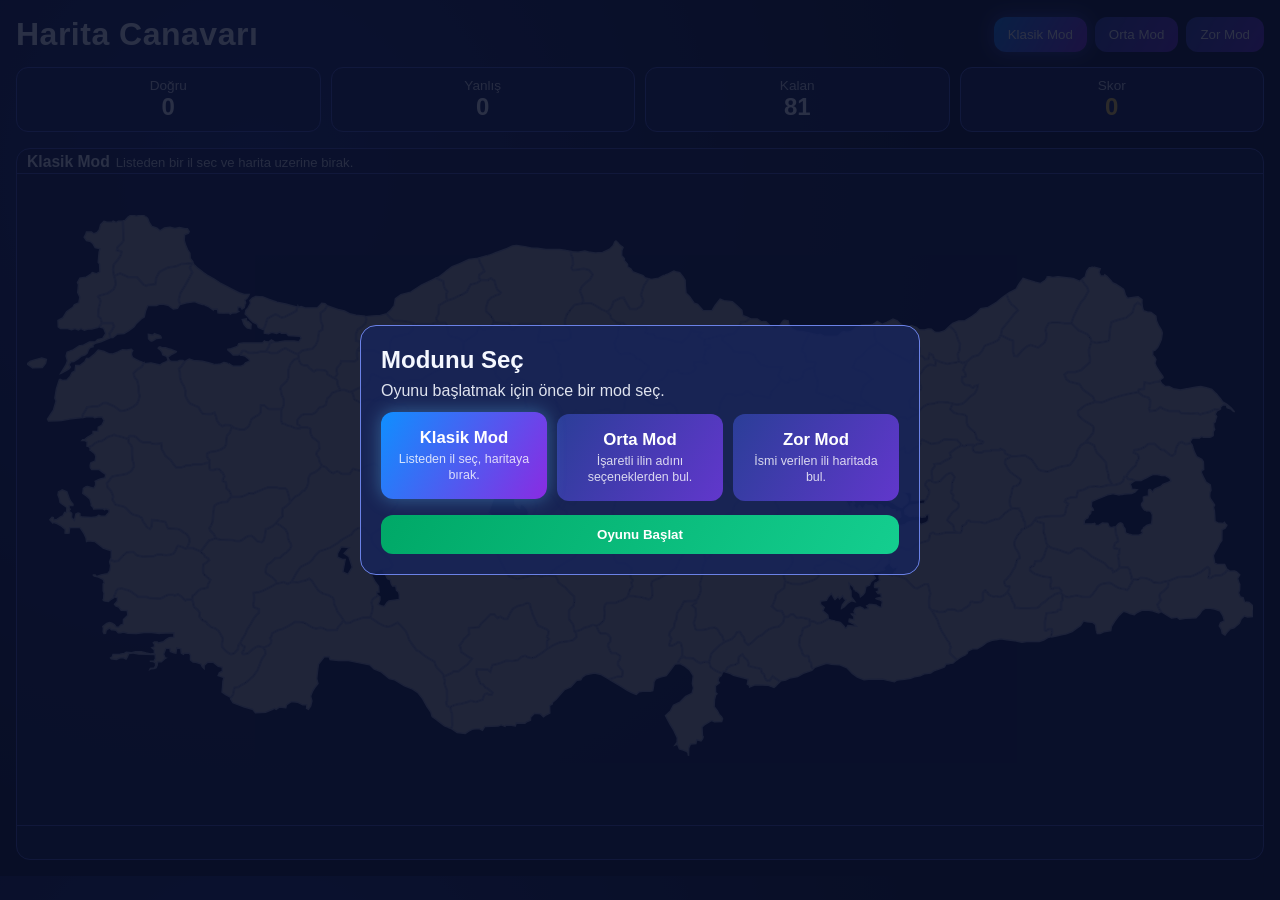
==== Turkiye_Harita_Oyunu/index.html @ 09aa525b "feat: Oyunlar eklendi" ====
<!doctype html>
<html lang="tr">

<head>
  <meta charset="UTF-8" />
  <meta name="viewport" content="width=device-width, initial-scale=1.0" />
  <title>Harita Canavarı</title>
  <link rel="stylesheet" href="./styles.css" />
</head>

<body>
  <div class="app">
    <header class="topbar">
      <h1>Harita Canavarı</h1>
      <div class="mode-switch" role="tablist" aria-label="Oyun Modlari">
        <button class="mode-btn active" data-mode="classic">Klasik Mod</button>
        <button class="mode-btn" data-mode="medium">Orta Mod</button>
        <button class="mode-btn" data-mode="hard">Zor Mod</button>
      </div>
    </header>

    <section class="stats">
      <div class="stat"><span>Doğru</span><strong id="correctCount">0</strong></div>
      <div class="stat"><span>Yanlış</span><strong id="wrongCount">0</strong></div>
      <div class="stat"><span>Kalan</span><strong id="remainingCount">81</strong></div>
      <div class="stat score"><span>Skor</span><strong id="scoreCount">0</strong></div>
    </section>

    <main class="layout">
      <section class="map-stage">
        <div class="mode-head">
          <h2 id="panelTitle">Klasik Mod</h2>
          <p id="panelHint">Listeden bir il sec ve harita uzerine birak.</p>
          <div id="dragTokenWrap"></div>
        </div>
        <div id="provinceListTop" class="province-list rail"></div>
        <div id="feedback" class="feedback" aria-live="polite"></div>
        <div id="questionCard" class="question-card hidden"></div>
        <div id="mapContainer" class="map-wrap" aria-label="Turkiye haritasi"></div>
        <div id="provinceListBottom" class="province-list rail"></div>
      </section>
    </main>

    <div id="startOverlay" class="start-overlay">
      <div class="start-card">
        <h2>Modunu Seç</h2>
        <p>Oyunu başlatmak için önce bir mod seç.</p>
        <div class="start-modes">
          <button class="start-mode-btn selected" data-start-mode="classic">
            <strong>Klasik Mod</strong>
            <span>Listeden il seç, haritaya bırak.</span>
          </button>
          <button class="start-mode-btn" data-start-mode="medium">
            <strong>Orta Mod</strong>
            <span>İşaretli ilin adını seçeneklerden bul.</span>
          </button>
          <button class="start-mode-btn" data-start-mode="hard">
            <strong>Zor Mod</strong>
            <span>İsmi verilen ili haritada bul.</span>
          </button>
        </div>
        <button id="startGameBtn" class="start-game-btn">Oyunu Başlat</button>
      </div>
    </div>
  </div>

  <script src="./js/turkiye-map-inline.js"></script>
  <script src="./js/app.js"></script>
</body>

</html>
---- Turkiye_Harita_Oyunu/styles.css ----
:root {
  --bg: #0f1630;
  --card: #1b2552;
  --text: #f5f8ff;
  --accent-blue: #118dff;
  --accent-orange: #ff8a00;
  --accent-purple: #8a2be2;
  --accent-green: #00c878;
  --danger: #ff3b54;
}

* { box-sizing: border-box; }

body {
  margin: 0;
  font-family: "Segoe UI", Arial, sans-serif;
  background: radial-gradient(circle at 20% 20%, #1f2f74, var(--bg) 55%);
  color: var(--text);
}

.app { padding: 16px; max-width: 1400px; margin: 0 auto; }

.topbar { display: flex; gap: 12px; flex-wrap: wrap; justify-content: space-between; align-items: center; }
h1 { margin: 0; letter-spacing: 0.5px; }

.mode-switch { display: flex; gap: 8px; flex-wrap: wrap; }
.mode-btn {
  border: none;
  color: white;
  background: linear-gradient(120deg, #3446ac, #6f2fd6);
  padding: 10px 14px;
  border-radius: 12px;
  cursor: pointer;
  transition: transform 180ms ease, box-shadow 180ms ease;
}
.mode-btn.active { background: linear-gradient(120deg, var(--accent-blue), var(--accent-purple)); box-shadow: 0 0 18px #5d6dff99; }
.mode-btn:hover { transform: translateY(-2px); }

.stats {
  margin-top: 14px;
  display: grid;
  grid-template-columns: repeat(4, minmax(110px, 1fr));
  gap: 10px;
}
.stat {
  background: #1c2860d4;
  border: 1px solid #4c5dc8;
  border-radius: 12px;
  padding: 10px;
  text-align: center;
}
.stat span { font-size: 0.85rem; opacity: 0.85; display: block; }
.stat strong { font-size: 1.5rem; }
.score strong { color: #ffd34a; }

.layout { margin-top: 16px; display: grid; grid-template-columns: 1fr; gap: 12px; }
.map-stage { background: #1a2350cc; border: 1px solid #4a59be; border-radius: 14px; }

.mode-head {
  padding: 4px 10px 2px;
  display: flex;
  align-items: baseline;
  gap: 6px;
  flex-wrap: wrap;
}
.mode-head h2 { margin: 0; font-size: 0.98rem; }
.mode-head p { margin: 0; font-size: 0.82rem; opacity: 0.86; }

.province-list { overflow: hidden; display: flex; flex-wrap: wrap; gap: 6px; align-content: flex-start; }
.province-list.rail {
  max-height: none;
  min-height: 34px;
  padding: 6px 10px;
  border-top: 1px solid #4a59be;
}
.province-chip {
  background: linear-gradient(130deg, #1053cb, #8231cf);
  color: white;
  border-radius: 999px;
  padding: 5px 9px;
  font-size: 0.8rem;
  line-height: 1.15;
  cursor: grab;
  user-select: none;
  border: 1px solid #7ea3ff44;
  transition: transform 160ms ease, box-shadow 180ms ease;
  flex: 0 0 88px;
  width: 88px;
  white-space: nowrap;
  overflow: hidden;
  text-overflow: ellipsis;
  text-align: center;
}
.province-chip:hover, .province-chip.selected { transform: scale(1.04); box-shadow: 0 0 14px #5ec8ff66; }

#dragTokenWrap { margin: 2px 0 4px; min-height: 24px; }
#dragTokenWrap:empty { margin: 0; min-height: 0; }
.drag-token {
  display: inline-block;
  background: linear-gradient(120deg, var(--accent-orange), #ffbd2e);
  color: #2a0f00;
  font-weight: 700;
  padding: 10px 14px;
  border-radius: 14px;
  cursor: grab;
  animation: pulse 1100ms infinite alternate;
}
.token-row {
  display: flex;
  align-items: center;
  gap: 8px;
  flex-wrap: wrap;
}
.pass-btn {
  border: none;
  border-radius: 10px;
  padding: 8px 12px;
  background: linear-gradient(120deg, #ff8a00, #ff5b2e);
  color: #fff;
  font-weight: 700;
  cursor: pointer;
}
.pass-btn:disabled {
  opacity: 0.5;
  cursor: not-allowed;
}
@keyframes pulse { from { transform: scale(1); } to { transform: scale(1.04); } }

.map-stage { position: relative; min-height: 600px; overflow: hidden; }
.map-wrap { width: 100%; min-height: 520px; padding: 8px 10px; }
.map-wrap svg { width: 100%; height: 100%; }

.province {
  fill: #d6d9e4;
  stroke: #8f95ac;
  stroke-width: 1.2;
  cursor: pointer;
  transition: fill 180ms ease, filter 180ms ease, transform 180ms ease;
}
.province:hover { filter: drop-shadow(0 0 5px #48d8ff) brightness(1.03); }
.province.correct { stroke: #f8feff; stroke-width: 1.4; animation: pop 240ms ease; }
.province.shake { animation: shake 360ms ease; }
.province.medium-target {
  fill: #ff3b54 !important;
  stroke: #ff91a0;
  stroke-width: 2.4;
  filter: drop-shadow(0 0 10px #ff3b54);
  animation: pulseTargetRed 900ms ease-in-out infinite;
}
.province-label {
  fill: #ffffff;
  font-size: 10px;
  font-weight: 700;
  text-anchor: middle;
  pointer-events: none;
  paint-order: stroke;
  stroke: #172454;
  stroke-width: 2px;
}
@keyframes pop { 0% { transform: scale(1); } 50% { transform: scale(1.03); } 100% { transform: scale(1); } }
@keyframes shake {
  0%, 100% { transform: translateX(0); }
  25% { transform: translateX(-3px); }
  50% { transform: translateX(4px); }
  75% { transform: translateX(-2px); }
}
@keyframes pulseTargetRed {
  0%, 100% { filter: drop-shadow(0 0 8px #ff3b54); }
  50% { filter: drop-shadow(0 0 16px #ff7a8b); }
}

.medium-q-mark {
  fill: #ffffff;
  font-size: 28px;
  font-weight: 900;
  text-anchor: middle;
  pointer-events: none;
  filter: drop-shadow(0 0 5px #000000);
  animation: qVibrate 0.3s linear infinite;
  paint-order: stroke;
  stroke: #ff3b54;
  stroke-width: 1.5px;
  transform-box: fill-box;
  transform-origin: center;
}

@keyframes qVibrate {
  0%, 100% { transform: translate(0, 0) scale(1); }
  25% { transform: translate(-1px, 1px) scale(1.02); }
  50% { transform: translate(1px, -1px) scale(1.05); }
  75% { transform: translate(-1px, -1px) scale(1.02); }
}

.feedback {
  position: absolute;
  top: 12px;
  left: 50%;
  transform: translateX(-50%);
  z-index: 10;
  font-size: 1rem;
  font-weight: 700;
  background: #132355ea;
  border: 1px solid #7ba4ff;
  padding: 8px 12px;
  border-radius: 999px;
  opacity: 0;
  pointer-events: none;
}
.feedback.show { opacity: 1; transition: opacity 220ms ease; }
.feedback.ok { border-color: var(--accent-green); color: #5effaf; }
.feedback.warn { border-color: var(--accent-orange); color: #ffc470; }
.feedback.bad { border-color: var(--danger); color: #ff8c9b; }

.question-card {
  position: absolute;
  right: 16px;
  top: 16px;
  width: min(360px, 95%);
  background: #141f4fcc;
  border: 1px solid #778ee8;
  border-radius: 12px;
  padding: 14px;
  z-index: 12;
}
.question-card.hidden { display: none; }
.option-btn {
  display: block;
  width: 100%;
  margin-top: 8px;
  border: none;
  border-radius: 10px;
  padding: 10px;
  color: #fff;
  background: linear-gradient(120deg, #2d3f98, #5f45d6);
  cursor: pointer;
}
.option-btn.correct-answer { background: linear-gradient(120deg, #00a85f, #00d17a); }
.option-btn.wrong-answer { background: linear-gradient(120deg, #c72344, #ef3d5f); }

.start-overlay {
  position: fixed;
  inset: 0;
  background: #080e25d9;
  z-index: 30;
  display: flex;
  align-items: center;
  justify-content: center;
  padding: 16px;
}

.start-overlay.hidden { display: none; }

.start-card {
  width: min(560px, 95vw);
  background: #17245acf;
  border: 1px solid #6b82e7;
  border-radius: 16px;
  padding: 20px;
}

.start-card h2 { margin: 0 0 8px; }
.start-card p { margin: 0 0 14px; opacity: 0.9; }

.start-modes {
  display: grid;
  grid-template-columns: repeat(3, 1fr);
  gap: 10px;
}

.start-mode-btn {
  border: none;
  border-radius: 12px;
  padding: 16px 12px;
  color: #fff;
  cursor: pointer;
  background: linear-gradient(120deg, #2b3e98, #6137cc);
  display: flex;
  flex-direction: column;
  gap: 4px;
  align-items: center;
  text-align: center;
  transition: transform 180ms ease, box-shadow 180ms ease;
}

.start-mode-btn strong { font-size: 1.05rem; display: block; }
.start-mode-btn span { font-size: 0.78rem; opacity: 0.8; display: block; line-height: 1.25; }

.start-mode-btn.selected {
  background: linear-gradient(120deg, #0f8fff, #8a2be2);
  box-shadow: 0 0 18px #61c6ff66;
  transform: translateY(-2px);
}

.start-game-btn {
  border: none;
  border-radius: 12px;
  padding: 12px;
  color: #fff;
  cursor: pointer;
  background: linear-gradient(120deg, #2b3e98, #6137cc);
  margin-top: 14px;
  width: 100%;
  background: linear-gradient(120deg, #00a867, #14ce8f);
  font-weight: 700;
}

@media (max-width: 980px) {
  .map-stage { min-height: 500px; }
  .stats { grid-template-columns: repeat(3, minmax(100px, 1fr)); }
  .start-modes { grid-template-columns: 1fr; }
  .map-wrap { min-height: 430px; }
}
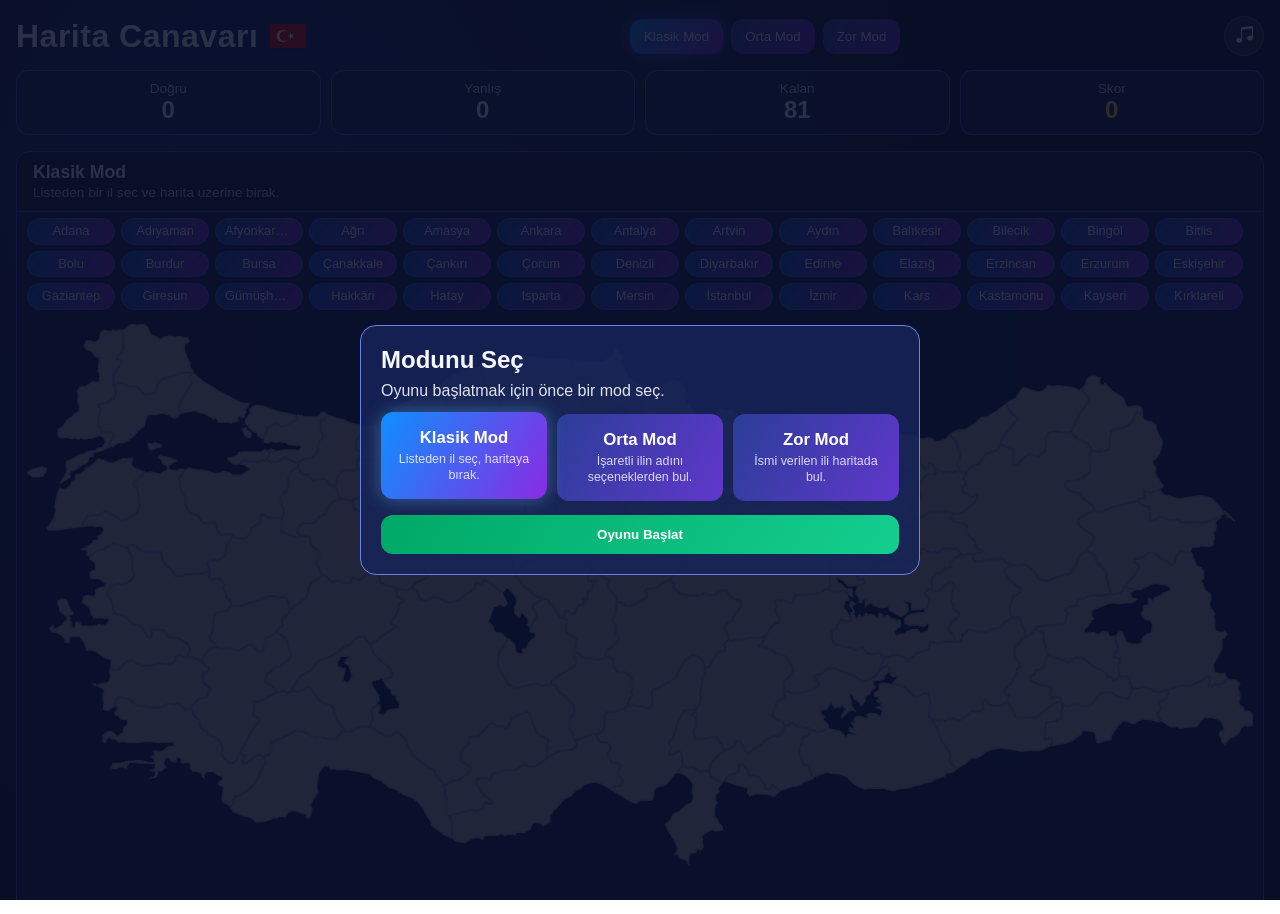
==== commit 7871abef: "fix: Harita oyunu düzeltildi." ====
--- a/Turkiye_Harita_Oyunu/index.html
+++ b/Turkiye_Harita_Oyunu/index.html
@@ -3,20 +3,36 @@
 
 <head>
   <meta charset="UTF-8" />
-  <meta name="viewport" content="width=device-width, initial-scale=1.0" />
+  <meta name="viewport" content="width=device-width, initial-scale=1.0, maximum-scale=1.0, user-scalable=no" />
   <title>Harita Canavarı</title>
+  <link rel="stylesheet" href="https://cdn.jsdelivr.net/npm/bootstrap-icons@1.11.3/font/bootstrap-icons.min.css">
   <link rel="stylesheet" href="./styles.css" />
 </head>
 
 <body>
+  <div id="orientationOverlay" class="orientation-overlay">
+    <div class="orientation-card">
+      <div class="phone-icon"><i class="bi bi-phone-landscape"></i></div>
+      <h2>Ekranı Yan Çevir</h2>
+      <p>Haritayı daha iyi görebilmek için lütfen cihazınızı yatay (landscape) konuma getirin.</p>
+    </div>
+  </div>
   <div class="app">
     <header class="topbar">
-      <h1>Harita Canavarı</h1>
+      <div class="title-wrap">
+        <h1>Harita Canavarı</h1>
+        <div class="turkish-flag-mini">
+          <div class="flag-wave"></div>
+        </div>
+      </div>
       <div class="mode-switch" role="tablist" aria-label="Oyun Modlari">
         <button class="mode-btn active" data-mode="classic">Klasik Mod</button>
         <button class="mode-btn" data-mode="medium">Orta Mod</button>
         <button class="mode-btn" data-mode="hard">Zor Mod</button>
       </div>
+      <button id="musicToggle" class="music-btn" title="Müziği Aç/Kapat">
+        <i class="bi bi-music-note-beamed"></i>
+      </button>
     </header>
 
     <section class="stats">
@@ -29,8 +45,10 @@
     <main class="layout">
       <section class="map-stage">
         <div class="mode-head">
-          <h2 id="panelTitle">Klasik Mod</h2>
-          <p id="panelHint">Listeden bir il sec ve harita uzerine birak.</p>
+          <div class="mode-info">
+            <h2 id="panelTitle">Klasik Mod</h2>
+            <p id="panelHint">Listeden bir il sec ve harita uzerine birak.</p>
+          </div>
           <div id="dragTokenWrap"></div>
         </div>
         <div id="provinceListTop" class="province-list rail"></div>
@@ -62,10 +80,30 @@
         <button id="startGameBtn" class="start-game-btn">Oyunu Başlat</button>
       </div>
     </div>
+
+    <div id="winOverlay" class="win-overlay hidden">
+      <div class="win-card">
+        <div class="win-icon"><i class="bi bi-trophy-fill"></i></div>
+        <h2>Mükemmel!</h2>
+        <p>Tüm illeri başarıyla tamamladın.</p>
+        <div class="win-stats">
+          <div class="win-stat-item">
+            <span>Puan</span>
+            <strong id="winScore">0</strong>
+          </div>
+          <div class="win-stat-item">
+            <span>Yanlış</span>
+            <strong id="winWrong">0</strong>
+          </div>
+        </div>
+        <button id="restartGameBtn" class="restart-game-btn">Tekrar Oyna</button>
+      </div>
+    </div>
   </div>
 
   <script src="./js/turkiye-map-inline.js"></script>
   <script src="./js/app.js"></script>
+  <audio id="bgMusic" src="./assets/background_music.mp3" loop preload="auto"></audio>
 </body>
 
 </html>
--- a/Turkiye_Harita_Oyunu/styles.css
+++ b/Turkiye_Harita_Oyunu/styles.css
@@ -9,21 +9,93 @@
   --danger: #ff3b54;
 }
 
-* { box-sizing: border-box; }
-
+* {
+  box-sizing: border-box;
+}
+
+html,
 body {
   margin: 0;
+  padding: 0;
+  overflow-x: hidden;
+  width: 100%;
+  height: 100%;
+}
+
+body {
   font-family: "Segoe UI", Arial, sans-serif;
   background: radial-gradient(circle at 20% 20%, #1f2f74, var(--bg) 55%);
   color: var(--text);
 }
 
-.app { padding: 16px; max-width: 1400px; margin: 0 auto; }
-
-.topbar { display: flex; gap: 12px; flex-wrap: wrap; justify-content: space-between; align-items: center; }
-h1 { margin: 0; letter-spacing: 0.5px; }
-
-.mode-switch { display: flex; gap: 8px; flex-wrap: wrap; }
+.app {
+  padding: 16px;
+  max-width: 1400px;
+  margin: 0 auto;
+  position: relative;
+  width: 100%;
+}
+
+.orientation-overlay {
+  position: fixed;
+  inset: 0;
+  background: #0f1630;
+  z-index: 9999;
+  display: none;
+  align-items: center;
+  justify-content: center;
+  text-align: center;
+  padding: 24px;
+}
+
+.orientation-card {
+  max-width: 320px;
+}
+
+.orientation-card .phone-icon {
+  font-size: 5rem;
+  color: var(--accent-blue);
+  margin-bottom: 20px;
+  animation: rotatePhone 2s ease-in-out infinite;
+}
+
+@keyframes rotatePhone {
+
+  0%,
+  100% {
+    transform: rotate(0deg);
+  }
+
+  50% {
+    transform: rotate(90deg);
+  }
+}
+
+@media screen and (max-width: 768px) and (orientation: portrait) {
+  .orientation-overlay {
+    display: flex;
+  }
+}
+
+.topbar {
+  display: flex;
+  gap: 12px;
+  flex-wrap: wrap;
+  justify-content: space-between;
+  align-items: center;
+}
+
+h1 {
+  margin: 0;
+  letter-spacing: 0.5px;
+}
+
+.mode-switch {
+  display: flex;
+  gap: 8px;
+  flex-wrap: wrap;
+}
+
 .mode-btn {
   border: none;
   color: white;
@@ -33,15 +105,48 @@
   cursor: pointer;
   transition: transform 180ms ease, box-shadow 180ms ease;
 }
-.mode-btn.active { background: linear-gradient(120deg, var(--accent-blue), var(--accent-purple)); box-shadow: 0 0 18px #5d6dff99; }
-.mode-btn:hover { transform: translateY(-2px); }
+
+.mode-btn.active {
+  background: linear-gradient(120deg, var(--accent-blue), var(--accent-purple));
+  box-shadow: 0 0 18px #5d6dff99;
+}
+
+.mode-btn:hover {
+  transform: translateY(-2px);
+}
+
+.music-btn {
+  background: rgba(255, 255, 255, 0.1);
+  border: 1px solid rgba(255, 255, 255, 0.2);
+  color: white;
+  width: 40px;
+  height: 40px;
+  border-radius: 50%;
+  display: flex;
+  align-items: center;
+  justify-content: center;
+  cursor: pointer;
+  transition: all 0.3s ease;
+  font-size: 1.2rem;
+}
+.music-btn.playing {
+  background: var(--accent-purple);
+  box-shadow: 0 0 15px var(--accent-purple);
+  animation: musicPulse 2s infinite;
+}
+@keyframes musicPulse {
+  0% { transform: scale(1); }
+  50% { transform: scale(1.1); }
+  100% { transform: scale(1); }
+}
 
 .stats {
   margin-top: 14px;
   display: grid;
-  grid-template-columns: repeat(4, minmax(110px, 1fr));
+  grid-template-columns: repeat(auto-fit, minmax(100px, 1fr));
   gap: 10px;
 }
+
 .stat {
   background: #1c2860d4;
   border: 1px solid #4c5dc8;
@@ -49,12 +154,33 @@
   padding: 10px;
   text-align: center;
 }
-.stat span { font-size: 0.85rem; opacity: 0.85; display: block; }
-.stat strong { font-size: 1.5rem; }
-.score strong { color: #ffd34a; }
-
-.layout { margin-top: 16px; display: grid; grid-template-columns: 1fr; gap: 12px; }
-.map-stage { background: #1a2350cc; border: 1px solid #4a59be; border-radius: 14px; }
+
+.stat span {
+  font-size: 0.85rem;
+  opacity: 0.85;
+  display: block;
+}
+
+.stat strong {
+  font-size: 1.5rem;
+}
+
+.score strong {
+  color: #ffd34a;
+}
+
+.layout {
+  margin-top: 16px;
+  display: grid;
+  grid-template-columns: 1fr;
+  gap: 12px;
+}
+
+.map-stage {
+  background: #1a2350cc;
+  border: 1px solid #4a59be;
+  border-radius: 14px;
+}
 
 .mode-head {
   padding: 4px 10px 2px;
@@ -63,16 +189,33 @@
   gap: 6px;
   flex-wrap: wrap;
 }
-.mode-head h2 { margin: 0; font-size: 0.98rem; }
-.mode-head p { margin: 0; font-size: 0.82rem; opacity: 0.86; }
-
-.province-list { overflow: hidden; display: flex; flex-wrap: wrap; gap: 6px; align-content: flex-start; }
+
+.mode-head h2 {
+  margin: 0;
+  font-size: 0.98rem;
+}
+
+.mode-head p {
+  margin: 0;
+  font-size: 0.82rem;
+  opacity: 0.86;
+}
+
+.province-list {
+  overflow: hidden;
+  display: flex;
+  flex-wrap: wrap;
+  gap: 6px;
+  align-content: flex-start;
+}
+
 .province-list.rail {
   max-height: none;
   min-height: 34px;
   padding: 6px 10px;
   border-top: 1px solid #4a59be;
 }
+
 .province-chip {
   background: linear-gradient(130deg, #1053cb, #8231cf);
   color: white;
@@ -91,10 +234,23 @@
   text-overflow: ellipsis;
   text-align: center;
 }
-.province-chip:hover, .province-chip.selected { transform: scale(1.04); box-shadow: 0 0 14px #5ec8ff66; }
-
-#dragTokenWrap { margin: 2px 0 4px; min-height: 24px; }
-#dragTokenWrap:empty { margin: 0; min-height: 0; }
+
+.province-chip:hover,
+.province-chip.selected {
+  transform: scale(1.04);
+  box-shadow: 0 0 14px #5ec8ff66;
+}
+
+#dragTokenWrap {
+  margin: 2px 0 4px;
+  min-height: 24px;
+}
+
+#dragTokenWrap:empty {
+  margin: 0;
+  min-height: 0;
+}
+
 .drag-token {
   display: inline-block;
   background: linear-gradient(120deg, var(--accent-orange), #ffbd2e);
@@ -105,12 +261,14 @@
   cursor: grab;
   animation: pulse 1100ms infinite alternate;
 }
+
 .token-row {
   display: flex;
   align-items: center;
   gap: 8px;
   flex-wrap: wrap;
 }
+
 .pass-btn {
   border: none;
   border-radius: 10px;
@@ -120,15 +278,38 @@
   font-weight: 700;
   cursor: pointer;
 }
+
 .pass-btn:disabled {
   opacity: 0.5;
   cursor: not-allowed;
 }
-@keyframes pulse { from { transform: scale(1); } to { transform: scale(1.04); } }
-
-.map-stage { position: relative; min-height: 600px; overflow: hidden; }
-.map-wrap { width: 100%; min-height: 520px; padding: 8px 10px; }
-.map-wrap svg { width: 100%; height: 100%; }
+
+@keyframes pulse {
+  from {
+    transform: scale(1);
+  }
+
+  to {
+    transform: scale(1.04);
+  }
+}
+
+.map-stage {
+  position: relative;
+  min-height: 600px;
+  overflow: hidden;
+}
+
+.map-wrap {
+  width: 100%;
+  min-height: 520px;
+  padding: 8px 10px;
+}
+
+.map-wrap svg {
+  width: 100%;
+  height: 100%;
+}
 
 .province {
   fill: #d6d9e4;
@@ -137,9 +318,21 @@
   cursor: pointer;
   transition: fill 180ms ease, filter 180ms ease, transform 180ms ease;
 }
-.province:hover { filter: drop-shadow(0 0 5px #48d8ff) brightness(1.03); }
-.province.correct { stroke: #f8feff; stroke-width: 1.4; animation: pop 240ms ease; }
-.province.shake { animation: shake 360ms ease; }
+
+.province:hover {
+  filter: drop-shadow(0 0 5px #48d8ff) brightness(1.03);
+}
+
+.province.correct {
+  stroke: #f8feff;
+  stroke-width: 1.4;
+  animation: pop 240ms ease;
+}
+
+.province.shake {
+  animation: shake 360ms ease;
+}
+
 .province.medium-target {
   fill: #ff3b54 !important;
   stroke: #ff91a0;
@@ -147,6 +340,7 @@
   filter: drop-shadow(0 0 10px #ff3b54);
   animation: pulseTargetRed 900ms ease-in-out infinite;
 }
+
 .province-label {
   fill: #ffffff;
   font-size: 10px;
@@ -157,38 +351,76 @@
   stroke: #172454;
   stroke-width: 2px;
 }
-@keyframes pop { 0% { transform: scale(1); } 50% { transform: scale(1.03); } 100% { transform: scale(1); } }
+
+@keyframes pop {
+  0% {
+    transform: scale(1);
+  }
+
+  50% {
+    transform: scale(1.03);
+  }
+
+  100% {
+    transform: scale(1);
+  }
+}
+
 @keyframes shake {
-  0%, 100% { transform: translateX(0); }
-  25% { transform: translateX(-3px); }
-  50% { transform: translateX(4px); }
-  75% { transform: translateX(-2px); }
-}
+
+  0%,
+  100% {
+    transform: translateX(0);
+  }
+
+  25% {
+    transform: translateX(-3px);
+  }
+
+  50% {
+    transform: translateX(4px);
+  }
+
+  75% {
+    transform: translateX(-2px);
+  }
+}
+
 @keyframes pulseTargetRed {
-  0%, 100% { filter: drop-shadow(0 0 8px #ff3b54); }
-  50% { filter: drop-shadow(0 0 16px #ff7a8b); }
+
+  0%,
+  100% {
+    filter: drop-shadow(0 0 8px #ff3b54);
+  }
+
+  50% {
+    filter: drop-shadow(0 0 16px #ff7a8b);
+  }
 }
 
 .medium-q-mark {
   fill: #ffffff;
-  font-size: 28px;
+  font-size: 32px;
   font-weight: 900;
   text-anchor: middle;
   pointer-events: none;
-  filter: drop-shadow(0 0 5px #000000);
-  animation: qVibrate 0.3s linear infinite;
+  filter: drop-shadow(0 0 8px rgba(255, 59, 84, 0.8));
+  animation: qFloat 2s ease-in-out infinite, qGlow 1s ease-in-out infinite alternate;
   paint-order: stroke;
   stroke: #ff3b54;
-  stroke-width: 1.5px;
+  stroke-width: 2px;
   transform-box: fill-box;
   transform-origin: center;
 }
 
-@keyframes qVibrate {
-  0%, 100% { transform: translate(0, 0) scale(1); }
-  25% { transform: translate(-1px, 1px) scale(1.02); }
-  50% { transform: translate(1px, -1px) scale(1.05); }
-  75% { transform: translate(-1px, -1px) scale(1.02); }
+@keyframes qFloat {
+  0%, 100% { transform: translateY(0); }
+  50% { transform: translateY(-8px); }
+}
+
+@keyframes qGlow {
+  from { filter: drop-shadow(0 0 4px rgba(255, 59, 84, 0.6)); }
+  to { filter: drop-shadow(0 0 12px rgba(255, 59, 84, 1)); }
 }
 
 .feedback {
@@ -206,10 +438,26 @@
   opacity: 0;
   pointer-events: none;
 }
-.feedback.show { opacity: 1; transition: opacity 220ms ease; }
-.feedback.ok { border-color: var(--accent-green); color: #5effaf; }
-.feedback.warn { border-color: var(--accent-orange); color: #ffc470; }
-.feedback.bad { border-color: var(--danger); color: #ff8c9b; }
+
+.feedback.show {
+  opacity: 1;
+  transition: opacity 220ms ease;
+}
+
+.feedback.ok {
+  border-color: var(--accent-green);
+  color: #5effaf;
+}
+
+.feedback.warn {
+  border-color: var(--accent-orange);
+  color: #ffc470;
+}
+
+.feedback.bad {
+  border-color: var(--danger);
+  color: #ff8c9b;
+}
 
 .question-card {
   position: absolute;
@@ -222,7 +470,11 @@
   padding: 14px;
   z-index: 12;
 }
-.question-card.hidden { display: none; }
+
+.question-card.hidden {
+  display: none;
+}
+
 .option-btn {
   display: block;
   width: 100%;
@@ -234,8 +486,14 @@
   background: linear-gradient(120deg, #2d3f98, #5f45d6);
   cursor: pointer;
 }
-.option-btn.correct-answer { background: linear-gradient(120deg, #00a85f, #00d17a); }
-.option-btn.wrong-answer { background: linear-gradient(120deg, #c72344, #ef3d5f); }
+
+.option-btn.correct-answer {
+  background: linear-gradient(120deg, #00a85f, #00d17a);
+}
+
+.option-btn.wrong-answer {
+  background: linear-gradient(120deg, #c72344, #ef3d5f);
+}
 
 .start-overlay {
   position: fixed;
@@ -248,7 +506,9 @@
   padding: 16px;
 }
 
-.start-overlay.hidden { display: none; }
+.start-overlay.hidden {
+  display: none;
+}
 
 .start-card {
   width: min(560px, 95vw);
@@ -258,8 +518,14 @@
   padding: 20px;
 }
 
-.start-card h2 { margin: 0 0 8px; }
-.start-card p { margin: 0 0 14px; opacity: 0.9; }
+.start-card h2 {
+  margin: 0 0 8px;
+}
+
+.start-card p {
+  margin: 0 0 14px;
+  opacity: 0.9;
+}
 
 .start-modes {
   display: grid;
@@ -282,8 +548,17 @@
   transition: transform 180ms ease, box-shadow 180ms ease;
 }
 
-.start-mode-btn strong { font-size: 1.05rem; display: block; }
-.start-mode-btn span { font-size: 0.78rem; opacity: 0.8; display: block; line-height: 1.25; }
+.start-mode-btn strong {
+  font-size: 1.05rem;
+  display: block;
+}
+
+.start-mode-btn span {
+  font-size: 0.78rem;
+  opacity: 0.8;
+  display: block;
+  line-height: 1.25;
+}
 
 .start-mode-btn.selected {
   background: linear-gradient(120deg, #0f8fff, #8a2be2);
@@ -305,8 +580,162 @@
 }
 
 @media (max-width: 980px) {
-  .map-stage { min-height: 500px; }
-  .stats { grid-template-columns: repeat(3, minmax(100px, 1fr)); }
-  .start-modes { grid-template-columns: 1fr; }
-  .map-wrap { min-height: 430px; }
-}
+  .map-stage {
+    min-height: 450px;
+  }
+
+  .stats {
+    grid-template-columns: repeat(2, 1fr);
+  }
+
+  .start-modes {
+    grid-template-columns: 1fr;
+  }
+
+  .map-wrap {
+    min-height: 380px;
+  }
+
+  .topbar {
+    flex-direction: column;
+    align-items: center;
+    text-align: center;
+    gap: 16px;
+  }
+
+  .mode-switch {
+    justify-content: center;
+    width: 100%;
+  }
+}
+
+@media (max-width: 480px) {
+  .app {
+    padding: 10px;
+  }
+
+  .stats {
+    gap: 6px;
+  }
+
+  .stat strong {
+    font-size: 1.2rem;
+  }
+
+  h1 {
+    font-size: 1.5rem;
+  }
+
+  .start-card {
+    padding: 16px;
+  }
+}@media screen and (orientation: landscape) and (max-height: 600px) {
+  .app { padding: 0; max-width: none; min-height: 100vh; }
+  .topbar { display: flex !important; flex-direction: row !important; flex-wrap: nowrap !important; align-items: center !important; justify-content: space-between !important; width: 100% !important; gap: 10px !important; padding: 5px 15px !important; }
+  .topbar h1 { flex: 0 0 auto !important; margin: 0 !important; font-size: 1.1rem !important; }
+  .mode-switch { flex: 1 !important; display: flex !important; justify-content: center !important; gap: 5px !important; margin: 0 !important; }
+  .music-btn { flex: 0 0 auto !important; margin: 0 !important; }
+  .mode-btn { padding: 4px 10px !important; font-size: 0.8rem !important; white-space: nowrap !important; }
+  .map-stage { background: #0f1630 !important; border: none; border-radius: 0; }
+  .layout { margin-top: 0; }
+}
+
+.win-overlay { position: fixed; inset: 0; background: rgba(8, 14, 37, 0.95); z-index: 100; display: flex; align-items: center; justify-content: center; padding: 20px; backdrop-filter: blur(8px); }
+.win-overlay.hidden { display: none; }
+.win-card { background: linear-gradient(145deg, #1e2c6e, #131d4d); border: 2px solid #6b82e7; border-radius: 24px; padding: 40px; width: min(450px, 95vw); text-align: center; box-shadow: 0 20px 50px rgba(0,0,0,0.6); animation: winPop 0.5s cubic-bezier(0.175, 0.885, 0.32, 1.275); }
+@keyframes winPop { from { transform: scale(0.8); opacity: 0; } to { transform: scale(1); opacity: 1; } }
+.win-icon { font-size: 5rem; color: #ffca2c; margin-bottom: 20px; filter: drop-shadow(0 0 15px rgba(255, 202, 44, 0.6)); animation: trophyBounce 2s ease-in-out infinite; }
+@keyframes trophyBounce { 0%, 100% { transform: translateY(0) rotate(0); } 50% { transform: translateY(-15px) rotate(5deg); } }
+.win-card h2 { font-size: 2.2rem; margin-bottom: 10px; background: linear-gradient(to right, #fff, #a5b4fc); -webkit-background-clip: text; -webkit-text-fill-color: transparent; }
+.win-stats { display: flex; gap: 20px; justify-content: center; margin: 30px 0; }
+.win-stat-item { background: rgba(255, 255, 255, 0.05); padding: 15px 25px; border-radius: 16px; border: 1px solid rgba(107, 130, 231, 0.3); }
+.win-stat-item span { display: block; font-size: 0.9rem; opacity: 0.8; margin-bottom: 5px; }
+.win-stat-item strong { font-size: 1.8rem; color: #fff; }
+.restart-game-btn { background: linear-gradient(120deg, #00a867, #14ce8f); border: none; border-radius: 14px; padding: 16px 32px; color: white; font-size: 1.1rem; font-weight: 700; cursor: pointer; width: 100%; transition: transform 0.2s, box-shadow 0.2s; }
+.restart-game-btn:hover { transform: translateY(-3px); box-shadow: 0 10px 20px rgba(20, 206, 143, 0.4); }
+
+.title-wrap {
+  display: flex;
+  align-items: center;
+  gap: 12px;
+}
+
+.turkish-flag-mini {
+  width: 36px;
+  height: 24px;
+  perspective: 500px;
+  pointer-events: none;
+  filter: drop-shadow(0 2px 4px rgba(0,0,0,0.3));
+}
+
+.turkish-flag-mini .flag-wave {
+  width: 100%;
+  height: 100%;
+  background-image: url("data:image/svg+xml,%3Csvg xmlns='http://www.w3.org/2000/svg' viewBox='0 0 1200 800'%3E%3Crect width='1200' height='800' fill='%23E30A17'/%3E%3Cpath fill='%23fff' d='M400 400a200 200 0 1 0 340-141 160 160 0 1 1-340 141z'/%3E%3Cpath fill='%23fff' d='M750 400l-140-45 86-119 86 119-140 45z'/%3E%3C/svg%3E");
+  background-size: cover;
+  border-radius: 2px;
+  animation: flagWaveSmall 2.5s ease-in-out infinite alternate;
+  transform-origin: left center;
+}
+
+.turkish-flag-mini .flag-wave {
+  background-image: url("data:image/svg+xml,%3Csvg xmlns='http://www.w3.org/2000/svg' viewBox='0 0 1200 800'%3E%3Crect width='1200' height='800' fill='%23E30A17'/%3E%3Ccircle cx='420' cy='400' r='200' fill='white'/%3E%3Ccircle cx='470' cy='400' r='160' fill='%23E30A17'/%3E%3Cpath fill='white' d='M756 400l-104-33.8 64.3-88.4L615 318l-64.3-88.4 0 109.2-104 33.8 104 33.8 0 109.2 64.3-88.4 101.3 40.2-64.3-88.4z'/%3E%3C/svg%3E");
+}
+/* Refined Path for perfect 5-pointed star */
+.turkish-flag-mini .flag-wave {
+  background-image: url("data:image/svg+xml,%3Csvg xmlns='http://www.w3.org/2000/svg' viewBox='0 0 1200 800'%3E%3Crect width='1200' height='800' fill='%23E30A17'/%3E%3Ccircle cx='420' cy='400' r='200' fill='white'/%3E%3Ccircle cx='470' cy='400' r='160' fill='%23E30A17'/%3E%3Cpolygon fill='white' points='580,400 663,427 663,514 714,444 797,471 746,400 797,329 714,356 663,286 663,373' /%3E%3C/svg%3E");
+}
+
+@keyframes flagWaveSmall {
+  0% { transform: rotateY(0deg) skewY(0deg); }
+  100% { transform: rotateY(20deg) skewY(3deg); }
+}
+
+@media screen and (orientation: landscape) and (max-height: 600px) {
+  .title-wrap h1 { font-size: 1rem !important; }
+  .turkish-flag-mini { width: 24px; height: 16px; gap: 8px; }
+}
+
+/* Cleanup old flag styles if they exist below */
+
+.map-stage { background: #1a2350 !important; } .province { transition: fill 180ms ease, filter 180ms ease !important; } .map-wrap { background: #1a2350 !important; border-radius: 8px; }
+.mode-head { display: flex !important; flex-direction: row !important; justify-content: space-between !important; align-items: center !important; padding: 10px 16px !important; background: rgba(15, 23, 61, 0.6); border-bottom: 1px solid rgba(107, 130, 231, 0.2); } .mode-info { flex: 1; text-align: left; } .mode-info h2 { margin: 0; font-size: 1.1rem; } .mode-info p { margin: 2px 0 0; font-size: 0.85rem; opacity: 0.8; } #dragTokenWrap { flex: 0 0 auto; margin: 0 !important; } @media screen and (orientation: landscape) and (max-height: 600px) { .mode-head { padding: 4px 12px !important; } .mode-info h2 { font-size: 0.9rem; } .mode-info p { font-size: 0.75rem; } }
+.start-overlay.hidden {
+  display: none !important;
+}
+
+@media screen and (orientation: landscape) and (max-height: 600px) {
+  .start-overlay { 
+    display: flex; 
+    align-items: center; 
+    justify-content: center; 
+    padding: 10px; 
+    z-index: 2000; 
+  }
+  .start-card { 
+    width: 96% !important; 
+    max-height: 98vh !important; 
+    padding: 12px 24px !important; 
+    gap: 8px !important; 
+    display: flex !important;
+    flex-direction: column !important;
+  }
+  .start-card h2 { font-size: 1.1rem !important; margin: 0 !important; }
+  .start-card p { font-size: 0.75rem !important; margin: 0 !important; }
+  .start-modes { 
+    grid-template-columns: repeat(3, 1fr) !important; 
+    gap: 8px !important; 
+    margin: 8px 0 !important; 
+    display: grid !important;
+  }
+  .start-mode-btn { 
+    padding: 10px 5px !important; 
+    min-height: auto !important; 
+  }
+  .start-mode-btn strong { font-size: 0.85rem !important; }
+  .start-game-btn { 
+    padding: 12px !important; 
+    font-size: 0.95rem !important; 
+    margin-top: 0 !important; 
+  }
+}
